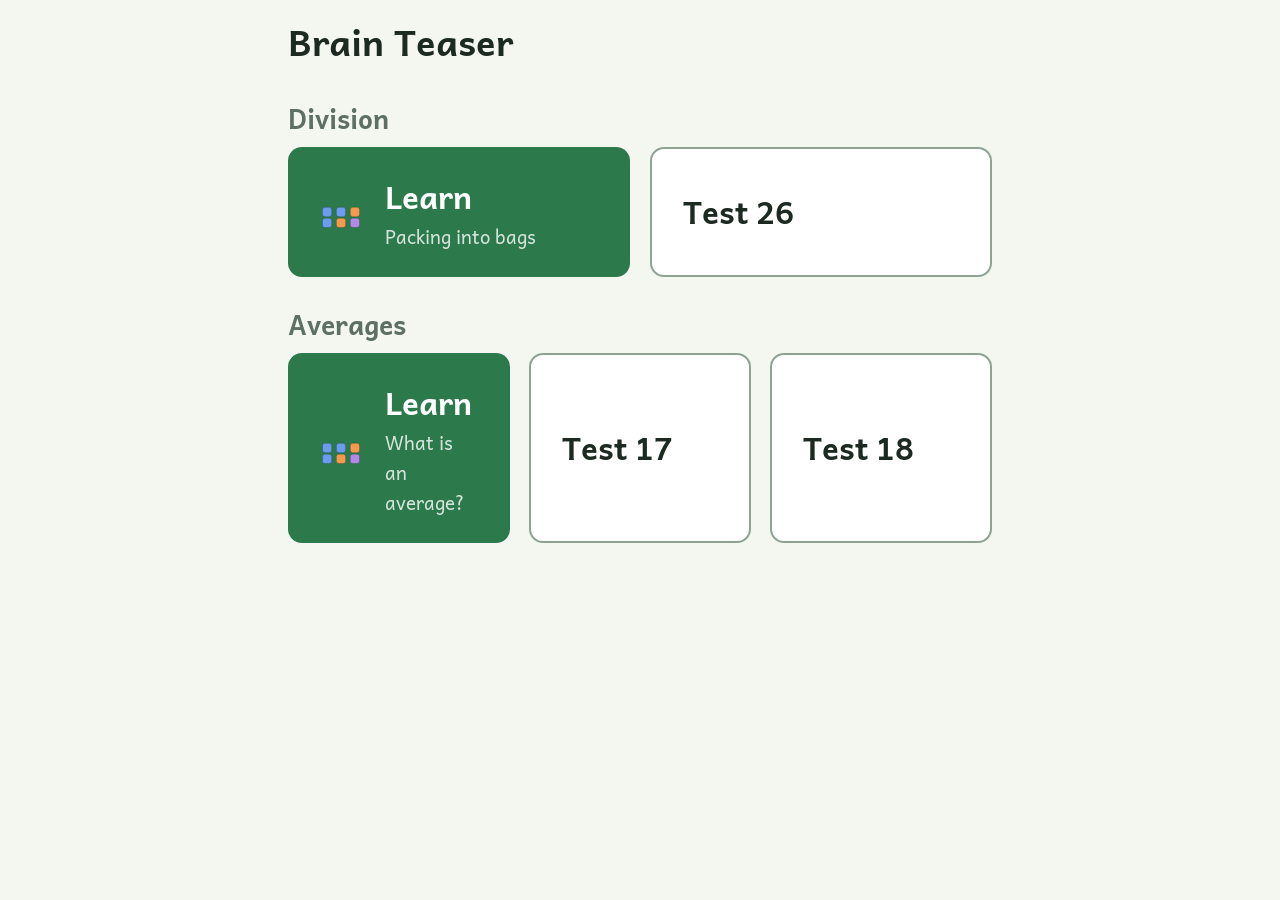
==== public/index.html @ e2450969 "Sign-in, run records, progress and admin on Cloudflare Pages + D1 - public/: the static site; functi" ====
<!doctype html>
<html lang="en-IE">
<head>
<meta charset="utf-8">
<meta name="viewport" content="width=device-width, initial-scale=1, viewport-fit=cover">
<title>Brain Teaser Class 5</title>
<link rel="stylesheet" href="https://fonts.googleapis.com/css2?family=Andika:wght@400;700&family=Caveat:wght@600;700&display=swap">
<link rel="stylesheet" href="css/app.css">
</head>
<body>
<div class="page">
  <header>
    <h1 id="home-link">Brain Teaser</h1>
    <div class="user">
      <button class="userbtn" id="user-btn" type="button" hidden>Sign in</button>
      <div class="usermenu" id="user-menu" hidden></div>
    </div>
  </header>

  <section id="home">
    <div id="topics"></div>
  </section>

  <section id="learn" hidden></section>

  <section id="account" hidden></section>

  <section id="practice" hidden>
    <ol class="test" id="plist"></ol>
    <div class="score" id="score" hidden>
      <span class="score-value" id="score-value" role="status"></span>
      <button class="again" id="again" type="button">New test</button>
    </div>
  </section>

</div>

<div class="modal" id="modal" hidden>
  <div class="sheet">
    <button class="icon close" id="close" type="button" aria-label="Close">✕</button>
    <div id="modal-vis"></div>
  </div>
</div>

<!-- Engine and visual steps, then the topics, then one file per test.
     The order here is the order on the home screen. -->
<script src="js/engine.js"></script>
<script src="js/steps.js"></script>
<script src="js/work.js"></script>
<script src="topics/division.js"></script>
<script src="topics/averages.js"></script>
<script src="tests/test-26.js"></script>
<script src="tests/test-17.js"></script>
<script src="tests/test-18.js"></script>
<script src="js/account.js"></script>
<script src="js/records.js"></script>
<script src="js/player.js"></script>
<script src="js/app.js"></script>
<script>globalThis.Account.load();</script>
</body>
</html>
---- public/css/app.css ----
:root {
    color-scheme: light;
    --bg: #f3f7f0; --ink: #1d2a22; --muted: #5e6f63; --line: #cfdcd0; --edge: #8fa394;
    --field: #ffffff; --leaf: #2c7a4b; --on-leaf: #ffffff; --leaf-soft: #dcefe0;
    --wrong: #c62828; --wrong-soft: #fbe4e1; --flash: #fff0b3; --grey: #9aa59d;
    --c0: #2f6fdb; --c1: #e8731a; --c2: #8a4fd1; --c3: #d6336c; --c4: #159e6a;
    --read: "Andika", Verdana, sans-serif; --hand: "Caveat", "Segoe Print", cursive;
  }
  @media (prefers-color-scheme: dark) {
    :root:not([data-theme="light"]) {
      color-scheme: dark;
      --bg: #141b16; --ink: #e8f0e9; --muted: #9db0a2; --line: #2f3e33; --edge: #66796b;
      --field: #1c251f; --leaf: #6cc48f; --on-leaf: #0e1a12; --leaf-soft: #1f3627;
      --wrong: #ff8a80; --wrong-soft: #3d1f1c; --flash: #4a4216; --grey: #6f7a72;
      --c0: #6b9cf0; --c1: #f39a4f; --c2: #b18ae6; --c3: #ef6f9a; --c4: #4cc792;
    }
  }
  :root[data-theme="dark"] {
    color-scheme: dark;
    --bg: #141b16; --ink: #e8f0e9; --muted: #9db0a2; --line: #2f3e33; --edge: #66796b;
    --field: #1c251f; --leaf: #6cc48f; --on-leaf: #0e1a12; --leaf-soft: #1f3627;
    --wrong: #ff8a80; --wrong-soft: #3d1f1c; --flash: #4a4216; --grey: #6f7a72;
    --c0: #6b9cf0; --c1: #f39a4f; --c2: #b18ae6; --c3: #ef6f9a; --c4: #4cc792;
  }
  [hidden] { display: none !important; }
  body {
    margin: 0; background: var(--bg); color: var(--ink); font-family: var(--read);
    font-size: clamp(1.2rem, 1.05rem + 0.7vw, 1.5rem); line-height: 1.6;
  }
  button { font: inherit; color: inherit; cursor: pointer; }
  .page {
    max-width: 44rem; margin-inline: auto; padding-block: 0.8rem 3rem;
    padding-left: max(16px, env(safe-area-inset-left, 0px));
    padding-right: max(16px, env(safe-area-inset-right, 0px));
  }
  header { display: flex; align-items: center; gap: 0.5em; }
  h1 { margin: 0; font-size: 1.5em; flex: 1; cursor: pointer; }
  .icon { border: 0; background: none; font-size: 1.2em; padding: 0.2em 0.4em; border-radius: 8px; color: var(--muted); }
  .gear-menu { display: flex; flex-wrap: wrap; gap: 0.5em; padding: 0.6em 0; border-bottom: 2px solid var(--line); }
  .gear-menu button, .small { border: 2px solid var(--edge); background: var(--field); border-radius: 8px; padding: 0.15em 0.7em; font-size: 0.85em; }

  /* Home */
  .tiles { display: grid; gap: 0.8em; margin-top: 1em; }
  .tile {
    display: flex; align-items: center; gap: 0.7em; padding: 0.8em 1em; border: 0; border-radius: 14px;
    background: var(--leaf); color: var(--on-leaf); font-size: 1.3em; font-weight: 700; text-align: left;
  }
  .tile.alt { background: var(--field); color: var(--ink); border: 2px solid var(--edge); }
  .tile svg { flex: none; }

  /* Visual player */
  .vis { margin-top: 0.6em; }
  .eq { margin: 0 0 0.3em; min-height: 1.7em; font-size: 1.25em; font-weight: 700; text-align: center; }
  .eq b { font-size: 1.1em; }
  .hint { margin: -0.2em 0 0.2em; min-height: 1.4em; text-align: center; font-size: 0.75em; color: var(--muted); }
  .stage, .tview { min-height: 430px; }
  .stage { position: relative; height: 430px; width: 100%; touch-action: manipulation; user-select: none; -webkit-user-select: none; }
  .blk {
    position: absolute; left: 0; top: 0; border-radius: 22%; background: var(--bc);
    display: grid; place-items: center; line-height: 1; transition: transform 0.7s ease, opacity 0.6s;
    box-shadow: inset -2px -3px 0 rgba(0,0,0,0.22), inset 2px 2px 0 rgba(255,255,255,0.35);
  }
  .blk.skin-stamp { border-radius: 2px; outline: 2px dashed rgba(255,255,255,0.85); outline-offset: -4px; }
  .blk.skin-coin { border-radius: 50%; box-shadow: inset 0 0 0 2px rgba(0,0,0,0.25), inset 2px 2px 0 rgba(255,255,255,0.4); }
  .blk.skin-cm { border-radius: 1px; box-shadow: inset -2px 0 0 rgba(255,255,255,0.9); }
  .blk.skin-ball { background: none; box-shadow: 0 0 0 2px var(--bc); border-radius: 50%; }
  .rider { position: absolute; left: 0; top: 0; line-height: 1; transition: transform 0.7s ease, opacity 0.4s; pointer-events: none; }
  .rider.hop span { display: inline-block; animation: hop 0.7s ease-out; }
  @keyframes hop { 40% { transform: translateY(-1.1em) rotate(-12deg); } 100% { transform: none; } }
  .lab.side { transform: none; font-size: 0.85em; }
  .who { position: absolute; transform: translateX(-50%); text-align: center; font-size: 0.72em; font-weight: 700; line-height: 1.1; white-space: nowrap; }
  .who .face { display: block; font-size: 2.1em; line-height: 1.1; }
  .lvl.v { right: auto; height: auto; border-top: 0; border-left: 3px dashed var(--ink); }
  .lvl.v span { right: auto; left: -0.9em; top: -1.5em; }
  .stage.done .lvl.v { border-left-color: var(--leaf); }
  .goal {
    margin: 0.2em auto 0; width: 92%; min-height: 2.4em; padding: 2px; border: 3px solid #fff; border-bottom: 0;
    border-radius: 4px 4px 0 0; box-shadow: 0 0 0 1px var(--edge);
    background: repeating-linear-gradient(0deg, transparent 0 5px, rgba(127,127,127,0.35) 5px 6px),
      repeating-linear-gradient(90deg, transparent 0 5px, rgba(127,127,127,0.35) 5px 6px);
    display: flex; flex-wrap: wrap; justify-content: center; align-content: flex-end; gap: 1px;
  }
  .fb { font-size: 0.7em; line-height: 1.1; }
  .tgrid.shoot .fb { animation: shoot 0.6s ease-out backwards; }
  @keyframes shoot { from { transform: translate(0, 3em) scale(0.4); opacity: 0; } }
  .blk.lift { box-shadow: 0 0 0 3px var(--ink), inset -2px -3px 0 rgba(0,0,0,0.22); }
  .still .blk { transition: none !important; }
  .lab, .note { position: absolute; transform: translateX(-50%); white-space: nowrap; font-weight: 700; line-height: 1.2; }
  .lab { font-size: 1.1em; }
  .note { font-size: 0.8em; color: var(--muted); }
  .note.red { color: var(--wrong); font-family: var(--hand); font-size: 1.15em; }
  .arc { position: absolute; inset: 0; width: 100%; height: 100%; overflow: visible; pointer-events: none; color: var(--ink); }
  .see.nudge { animation: nudge 0.9s ease-in-out 3; border-color: var(--leaf); }
  @keyframes nudge { 50% { transform: scale(1.25); } }
  .lvl { position: absolute; left: 0; right: 0; height: 0; border-top: 3px dashed var(--ink); transition: top 0.7s; pointer-events: none; }
  .lvl span {
    position: absolute; right: 0; top: -1.4em; padding: 0 0.4em; border-radius: 6px;
    background: var(--ink); color: var(--bg); font-weight: 700; font-size: 0.85em;
  }
  .stage.done .lvl { border-color: var(--leaf); }
  .stage.done .lvl span { background: var(--leaf); color: var(--on-leaf); }
  .nav { display: flex; justify-content: space-between; align-items: center; margin-top: 0.6em; }
  .prev { border: 0; background: none; font-size: 1.3em; color: var(--muted); padding: 0.3em 0.6em; }
  .next {
    width: 4.2em; height: 2.6em; border: 0; border-radius: 1.3em; background: var(--leaf); color: var(--on-leaf);
    display: grid; place-items: center;
  }
  .next:disabled { opacity: 0.25; cursor: default; }

  /* Table visual: every cell is one game */
  .tgrid { display: grid; grid-template-columns: auto repeat(4, minmax(0, 1fr)); gap: 6px; }
  .tgrid .rh { align-self: center; font-weight: 700; font-size: 0.85em; padding-right: 0.3em; }
  .tgrid .ch { text-align: center; font-size: 0.75em; color: var(--muted); }
  .cell {
    position: relative; border: 2px solid var(--edge); border-radius: 10px; background: var(--field);
    padding: 1.1em 0.2em 0.3em; text-align: center; min-height: 4.6em; transition: box-shadow 0.4s, background 0.4s;
  }
  .cell .gno { position: absolute; top: 0.15em; left: 0.35em; font-size: 0.6em; color: var(--muted); }
  .cell .v { font-size: 1.3em; font-weight: 700; line-height: 1.1; }
  .balls { display: flex; flex-wrap: wrap; justify-content: center; gap: 2px; margin-top: 0.2em; }
  .balls i { width: 0.55em; height: 0.55em; border-radius: 50%; background: var(--ink); }
  .cell.hl { box-shadow: 0 0 0 4px var(--leaf); background: var(--leaf-soft); }
  .cell.dim { opacity: 0.35; }
  .cell .tag { display: block; font-size: 0.7em; font-weight: 700; color: var(--leaf); }
  .tgrid.her .cell { border-color: var(--wrong); border-style: dashed; }
  .hersum { text-align: center; font-family: var(--hand); font-size: 1.3em; color: var(--wrong); line-height: 1.1; }

  /* Practice list */
  .test { list-style: none; margin: 0; padding: 0; }
  .q { display: grid; grid-template-columns: 2em minmax(0, 1fr); column-gap: 0.5em; padding-block: 0.9em; border-top: 2px solid var(--line); }
  .num { width: 1.7em; height: 1.7em; display: grid; place-items: center; border-radius: 50%; font-weight: 700; color: var(--muted); }
  .q.done .num { background: var(--leaf); color: var(--on-leaf); }
  .body { min-width: 0; display: grid; gap: 0.45em; }
  .text { margin: 0; border-radius: 6px; }
  .q.fresh .text { animation: fresh 1.4s ease-out; }
  @keyframes fresh { from { background: var(--flash); } to { background: transparent; } }
  table.book { border-collapse: collapse; font-size: 0.8em; }
  table.book td, table.book th { border: 1.5px solid var(--edge); padding: 0.1em 0.5em; text-align: center; font-weight: 400; }
  table.book th { color: var(--muted); }
  table.book td:first-child { text-align: left; }
  .ans { display: flex; flex-wrap: wrap; align-items: center; gap: 0.4em; margin: 0; }
  .unit { font-weight: 700; }
  .box {
    width: 5.5em; min-height: 2.3em; padding: 0.2em 0.5em; border: 2px solid var(--edge); border-radius: 8px;
    background: var(--field); color: var(--ink); font: inherit; font-weight: 700;
  }
  .check, .again { min-height: 2.3em; padding: 0.2em 0.9em; border: 0; border-radius: 8px; background: var(--leaf); color: var(--on-leaf); font-weight: 700; }
  .see { min-height: 2.3em; padding: 0.1em 0.5em; border: 2px solid var(--edge); border-radius: 8px; background: var(--field); font-size: 1.1em; }
  .mark { min-width: 1.2em; font-size: 1.5em; font-weight: 700; line-height: 1; }
  .q.done .mark { color: var(--leaf); }
  .q.done .box { background: var(--leaf-soft); border-color: var(--leaf); }
  .q.wrong .mark { color: var(--wrong); }
  .q.wrong .box { background: var(--wrong-soft); border-color: var(--wrong); animation: shake 0.4s; }
  @keyframes shake { 25% { transform: translateX(-6px); } 75% { transform: translateX(6px); } }
  .score { display: flex; flex-wrap: wrap; align-items: center; gap: 0.8em; padding-top: 1em; border-top: 2px solid var(--line); }
  .score-value { font-size: 2.5em; font-weight: 700; line-height: 1.1; }

  /* Her answers */
  .her-img { display: block; width: 100%; max-width: 22rem; margin: 0.6em auto; border-radius: 10px; }
  .hand { font-family: var(--hand); font-size: 1.5em; line-height: 1; }
  .her-row { display: grid; grid-template-columns: 1.8em minmax(0, 1fr) auto; align-items: center; gap: 0.5em; padding-block: 0.4em; border-top: 2px solid var(--line); }
  .her-row .ok { color: var(--leaf); font-size: 1.4em; }
  .her-row .no { color: var(--wrong); font-size: 1.4em; }
  .her-row .fix { color: var(--wrong); }
  .her-row small { color: var(--muted); }

  /* Modal */
  .modal { position: fixed; inset: 0; background: rgba(0,0,0,0.45); display: grid; place-items: center; padding: 10px; z-index: 5; }
  .sheet { position: relative; width: min(44rem, 100%); max-height: 100%; overflow: auto; background: var(--bg); border-radius: 16px; padding: 0.6em 14px 1em; }
  .sheet .close { position: absolute; top: 0.2em; right: 0.3em; }
  @media (prefers-reduced-motion: reduce) { .blk, .lvl { transition: none; } .q.fresh .text, .q.wrong .box { animation: none; } }

  /* Fractions in question text */
  .frac { display: inline-flex; flex-direction: column; align-items: center; vertical-align: middle; margin-inline: 0.12em; font-size: 0.82em; font-weight: 700; line-height: 1.1; }
  .frac-n { padding-inline: 0.22em; border-bottom: 2px solid currentColor; }
  .frac-d { padding-inline: 0.22em; }
  .tile small { display: block; font-size: 0.6em; font-weight: 400; opacity: 0.8; }
  .settings { display: grid; gap: 0.3em; font-size: 0.85em; }
  .settings label { display: flex; gap: 0.4em; align-items: center; }

  /* Coins */
  .coin {
    display: inline-grid; place-items: center; width: 2.3em; height: 2.3em; border-radius: 50%;
    font-size: 0.55em; font-weight: 700; color: #3a2a00; flex: none;
    box-shadow: inset 0 0 0 2px rgba(0,0,0,0.25), inset 2px 2px 0 rgba(255,255,255,0.45);
  }
  .coin.c200 { background: radial-gradient(#c9ccd0 52%, #e6b72e 54%); width: 2.6em; height: 2.6em; }
  .coin.c100 { background: radial-gradient(#e6b72e 52%, #c9ccd0 54%); width: 2.5em; height: 2.5em; }
  .coin.c50, .coin.c20, .coin.c10 { background: #dcb444; }
  .coin.c5, .coin.c1 { background: #c8743f; color: #fff; width: 2em; height: 2em; }
  .coin.c1 { width: 1.8em; height: 1.8em; }
  .coin.swap { outline: 3px dashed var(--wrong); outline-offset: 1px; }
  .coin.new { animation: drop 0.6s ease-out backwards; }
  @keyframes drop { from { transform: translateY(-2.5em); opacity: 0; } }
  .coinview { display: grid; gap: 0.4em; }
  .purse { display: flex; flex-wrap: wrap; gap: 3px; justify-content: center; align-items: center; min-height: 2.6em; padding: 0.4em; border: 2px dashed var(--edge); border-radius: 12px; }
  .note-in { font-size: 0.8em; font-weight: 700; color: var(--wrong); margin-left: 0.4em; }
  .flow { text-align: center; font-weight: 700; color: var(--leaf); min-height: 1.2em; line-height: 1; }
  .piles { display: flex; flex-wrap: wrap; gap: 8px; justify-content: center; }
  .pile { display: grid; justify-items: center; gap: 2px; min-width: 4.4em; max-width: 7.5em; padding: 0.3em; border: 2px solid var(--line); border-radius: 12px; background: var(--field); }
  .pile.hl { border-color: var(--leaf); box-shadow: 0 0 0 3px var(--leaf-soft); }
  .pcoins { display: flex; flex-wrap: wrap; gap: 2px; justify-content: center; min-height: 1.6em; }
  .pval { font-weight: 700; font-size: 0.9em; min-height: 1.3em; color: var(--leaf); }
  .pwho { text-align: center; font-size: 0.65em; font-weight: 700; line-height: 1.1; color: var(--muted); }
  .pwho .face { display: block; font-size: 2em; line-height: 1.1; }

  /* Groups of coins */
  .groupview { display: flex; flex-wrap: wrap; gap: 6px; justify-content: center; }
  .groupview .purse { width: 100%; }
  .grp { display: grid; justify-items: center; gap: 2px; padding: 0.25em 0.35em; border: 2px solid var(--leaf); border-radius: 12px; background: var(--leaf-soft); animation: pop 0.4s ease-out backwards; }
  .gpic { font-size: 1.1em; line-height: 1; position: relative; }
  .gpic small { position: absolute; right: -0.8em; top: -0.3em; font-size: 0.55em; font-weight: 700; color: var(--leaf); }
  @keyframes pop { from { transform: scale(0.6); opacity: 0; } }

  /* Fraction bar */
  .barview { display: grid; gap: 4px; padding-block: 1.5em; }
  .bartop { min-height: 1.5em; display: flex; }
  .span-all, .span-part { text-align: center; font-weight: 700; white-space: nowrap; }
  .span-all { width: 100%; }
  .fbar { display: flex; }
  .fpart { flex: 1; height: 3.2em; border: 2px solid var(--ink); background: var(--field); }
  .fpart + .fpart { border-left-width: 0; }
  .fpart.spent { background: repeating-linear-gradient(135deg, var(--c1) 0 8px, color-mix(in srgb, var(--c1) 60%, transparent) 8px 14px); }
  .fbar.labs .flab { flex: 1; text-align: center; font-weight: 700; font-size: 0.85em; }
  .fkey { font-size: 0.75em; color: var(--muted); text-align: center; margin-top: 0.6em; }
  .sw { display: inline-block; width: 1em; height: 0.8em; border: 1.5px solid var(--ink); vertical-align: middle; background: var(--field); }
  .sw.spent { background: var(--c1); }

  /* Bags page inside the helper */
  .bagframe { width: 100%; height: min(78vh, 680px); border: 0; border-radius: 10px; background: var(--bg); }
  .vis .tview:has(.bagframe) { min-height: 0; }
  .q.unsure .mark { color: var(--muted); }

  /* Home: one block per topic */
  .topic { margin-top: 1.1em; }
  .topic h2 { margin: 0 0 0.3em; font-size: 1.1em; color: var(--muted); }
  .topic .tiles { margin-top: 0; grid-template-columns: repeat(auto-fit, minmax(9em, 1fr)); }
  .learnframe { height: min(86vh, 760px); margin-top: 0.6em; }

  /* The 👀 helper: picture on top, copybook working below */
  .controlled .eq, .controlled .hint { display: none; }
  .workview { display: grid; grid-template-columns: minmax(0, 1fr); gap: 0.4em; padding-top: 1.4em; }
  .wq { margin: 0; font-size: 0.85em; color: var(--muted); }
  .wpic .stage, .wpic .tview { min-height: 0; }
  .wlines {
    margin: 0; padding: 0.4em 0.6em 0.4em 2.2em; border-radius: 10px; list-style: none;
    background-color: var(--field); border: 1px solid var(--line);
    background-image: linear-gradient(var(--line) 1px, transparent 1px); background-size: 100% 2.4em;
    line-height: 2.4em; font-variant-numeric: tabular-nums;
  }
  .wline { font-weight: 700; }
  .wline.say { margin-left: -1.6em; font-weight: 400; color: var(--muted); font-style: italic; }
  .wline.final { color: var(--leaf); }
  .wbox {
    width: 3.6em; height: 1.8em; margin: 0 0.15em; padding: 0 0.3em; border: 2px solid var(--edge); border-radius: 6px;
    background: var(--bg); color: var(--ink); font: inherit; font-family: var(--hand); font-size: 1.15em; text-align: center; vertical-align: middle;
  }
  .wbox.ok { border-color: var(--leaf); background: var(--leaf-soft); }
  .wbox.bad { border-color: var(--wrong); background: var(--wrong-soft); animation: shake 0.4s; }
  .wdone { color: var(--c0); font-size: 1.3em; padding-inline: 0.15em; }
  .wcheck { display: inline-flex; gap: 0.3em; align-items: center; margin-left: 0.4em; vertical-align: middle; }
  .wcheck .check { min-height: 1.9em; padding: 0 0.6em; }
  .wcheck .mark { color: var(--wrong); }

  /* User button (top right) and its menu */
  .user { position: relative; }
  .userbtn { border: 2px solid var(--edge); background: var(--field); border-radius: 999px; padding: 0.1em 0.8em; font-size: 0.8em; font-weight: 700; }
  .usermenu {
    position: absolute; right: 0; top: 2.3em; z-index: 6; min-width: 12em; display: grid; gap: 0.3em; padding: 0.6em;
    background: var(--field); border: 2px solid var(--line); border-radius: 12px; box-shadow: 0 8px 24px rgba(0,0,0,0.18); font-size: 0.85em;
  }
  .usermenu button { border: 0; background: none; text-align: left; padding: 0.2em 0.3em; border-radius: 6px; font-weight: 700; }
  .usermenu button:hover { background: var(--leaf-soft); }
  .who-line { color: var(--muted); border-bottom: 1px solid var(--line); padding-bottom: 0.3em; }
  .devform { display: flex; gap: 0.3em; flex-wrap: wrap; align-items: center; }
  .devform input { width: 10em; font: inherit; }
  #account h2 { font-size: 1.05em; margin: 1em 0 0.3em; }
  table.book.wide { width: 100%; font-size: 0.75em; }
  table.book.wide td:first-child { white-space: nowrap; }
  #account .settings { gap: 0.5em; }
  #account fieldset { border: 1px solid var(--line); border-radius: 8px; }
  .q.closed .mark { color: var(--wrong); }
  .q.closed .box { background: var(--wrong-soft); border-color: var(--wrong); }
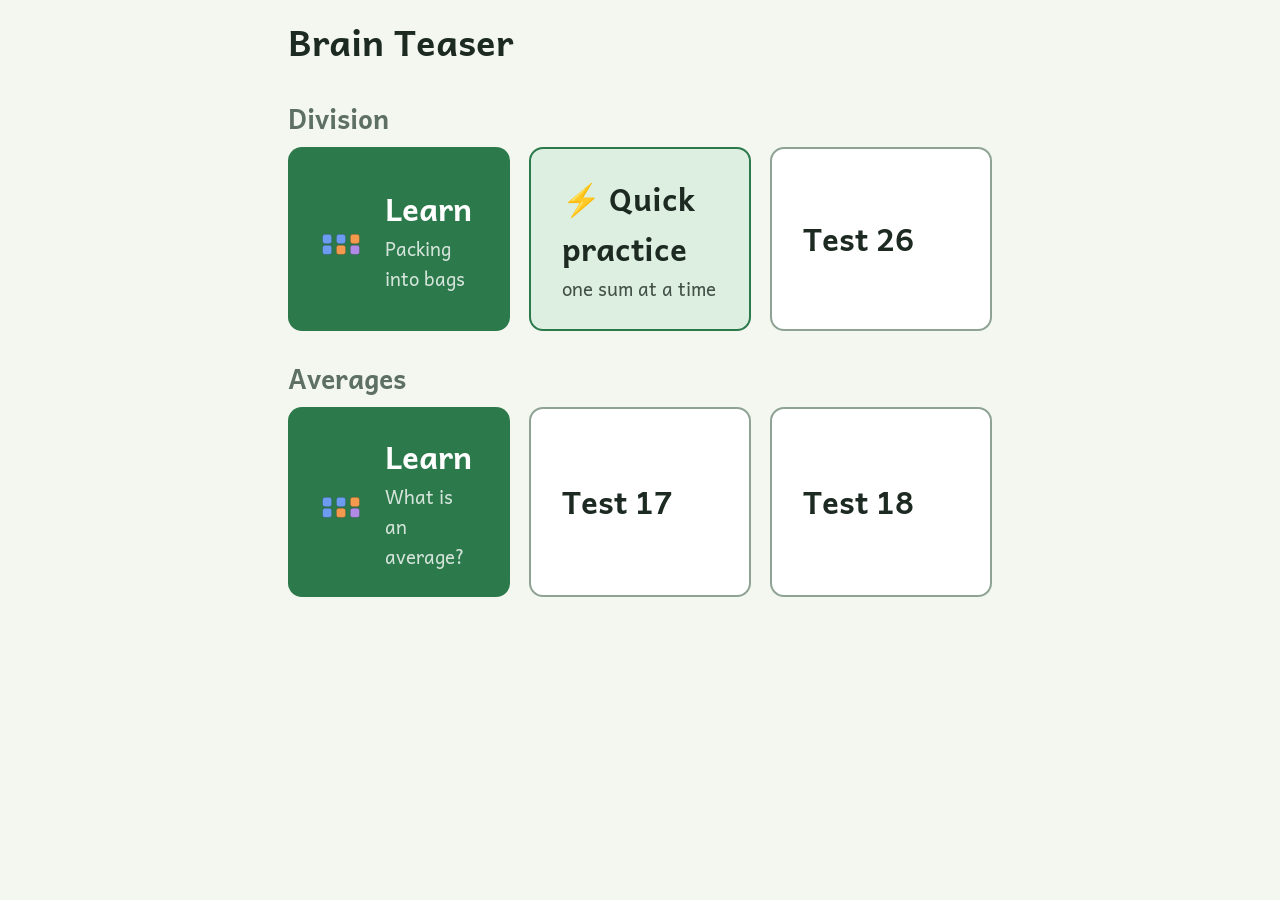
==== commit eb2bdebe: "Quick practice for Division: one sum at a time, admin-controlled repeats - practice/division.js: 6 t" ====
--- a/public/index.html
+++ b/public/index.html
@@ -24,6 +24,8 @@
   <section id="learn" hidden></section>
 
   <section id="account" hidden></section>
+
+  <section id="quick" hidden></section>
 
   <section id="practice" hidden>
     <ol class="test" id="plist"></ol>
@@ -52,6 +54,8 @@
 <script src="tests/test-26.js"></script>
 <script src="tests/test-17.js"></script>
 <script src="tests/test-18.js"></script>
+<script src="practice/division.js"></script>
+<script src="js/scheduler.js"></script>
 <script src="js/account.js"></script>
 <script src="js/records.js"></script>
 <script src="js/player.js"></script>
--- a/public/css/app.css
+++ b/public/css/app.css
@@ -281,3 +281,23 @@
   #account fieldset { border: 1px solid var(--line); border-radius: 8px; }
   .q.closed .mark { color: var(--wrong); }
   .q.closed .box { background: var(--wrong-soft); border-color: var(--wrong); }
+
+  /* Quick practice */
+  .tile.qp { background: var(--leaf-soft); color: var(--ink); border: 2px solid var(--leaf); }
+  .qpview { display: grid; justify-items: center; gap: 0.6em; margin-top: 1.5em; }
+  .qpcount { min-height: 1.4em; }
+  .qpcount .okc { color: var(--leaf); }
+  .qpcount .noc { color: var(--wrong); }
+  .qpform { display: flex; flex-wrap: wrap; align-items: center; justify-content: center; gap: 0.4em; font-size: 1.6em; font-weight: 700; }
+  .qpsum { font-variant-numeric: tabular-nums; }
+  .qpbox { width: 5.5em; font-size: 0.8em; }
+  .qpform .check { font-size: 0.7em; }
+  .qpform.done .mark { color: var(--leaf); }
+  .qpform.done .qpbox { background: var(--leaf-soft); border-color: var(--leaf); }
+  .qpform.wrong .mark { color: var(--wrong); }
+  .qpform.wrong .qpbox { background: var(--wrong-soft); border-color: var(--wrong); animation: shake 0.4s; }
+  .qpform-hint { margin: 0; min-height: 1.2em; font-size: 0.75em; color: var(--muted); }
+  .qpafter { display: flex; gap: 1em; align-items: center; }
+  .qpafter .see { font-size: 1.5em; }
+  input.num { width: 4em; font: inherit; }
+  .note-small { font-size: 0.75em; color: var(--muted); }
